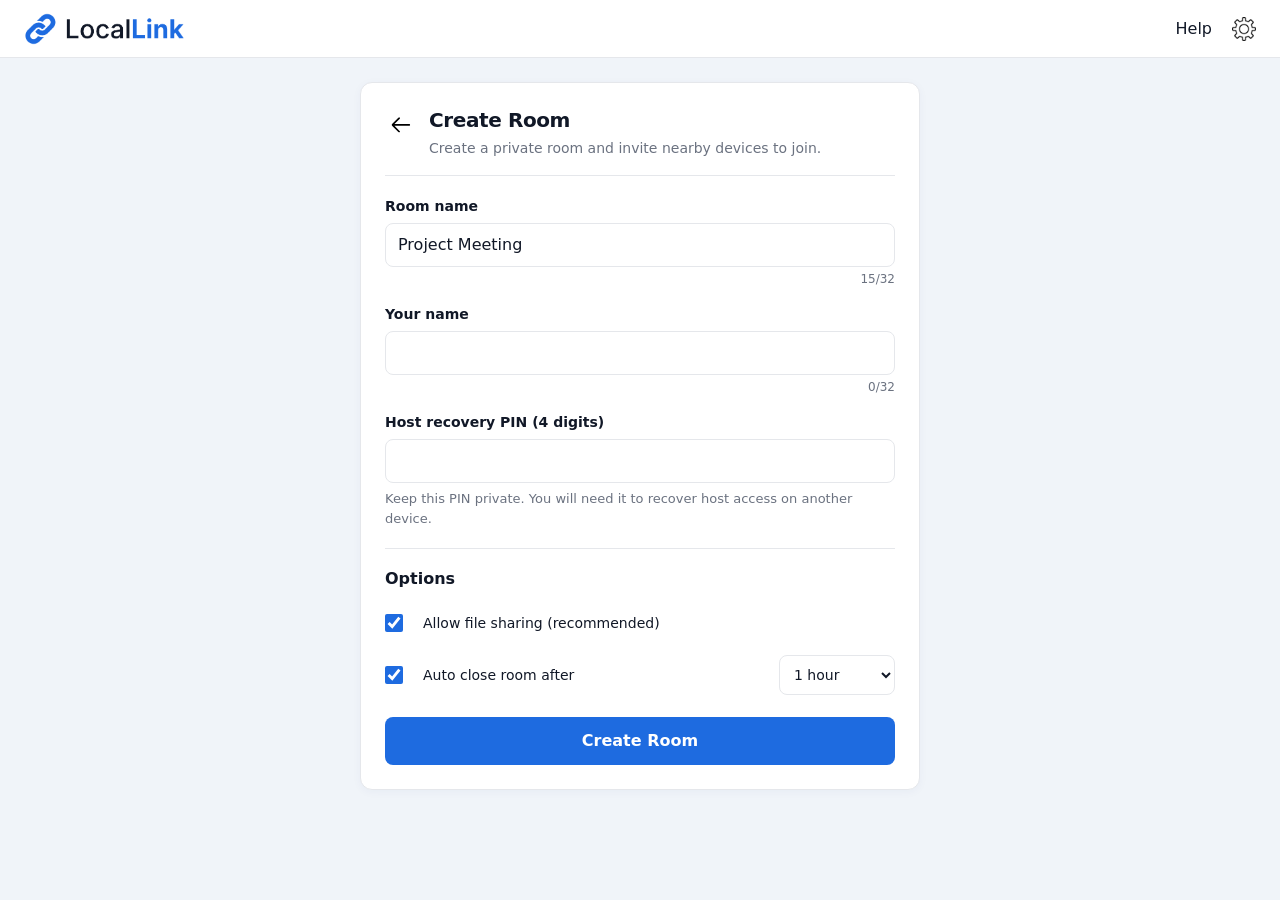
==== frontend/src/pages/Create Room/create_room.html @ d0b2923d "feat: add landing and room creation screens" ====
<!DOCTYPE html>
<html lang="en">

<head>
    <meta charset="UTF-8">
    <meta name="viewport" content="width=device-width, initial-scale=1.0">
    <meta name="theme-color" content="#ffffff">
    <title>Create a Room | LocalLink</title>
    <link rel="icon" type="image/svg+xml" href="../../assets/favicon.svg">
    <link rel="stylesheet" href="../../styles/global.css">
    <link rel="stylesheet" href="../../styles/pages/Create Room/style.css">
    <link rel="stylesheet" href="../../styles/components/header.css">
    <link rel="stylesheet" href="../../styles/components/page-heading.css">
</head>

<body>
    <header id="header-container" class="header"></header>
    <main class="create-room-container">
        <section class="page-header" aria-labelledby="create-room-title">
            <button class="back-btn" type="button"
                    onclick="history.back()" aria-label="Go back">
                <img src="../../assets/back-btn.svg" alt="" width="24" height="24">
            </button>
            <div class="page-heading-copy">
                <h1 id="create-room-title">Create Room</h1>
                <p>Create a private room and invite nearby devices to join.</p>
            </div>
        </section>

        <form id="create-room-form">
            <section class="input-section" aria-label="Room details">
                <div class="form-group">
                    <label for="room-name">Room name</label>
                    <input type="text" id="room-name" value="Project Meeting"
                           maxlength="32" required>
                    <div class="char-count" aria-live="polite">15/32</div>
                </div>

                <div class="form-group">
                    <label for="your-name">Your name</label>
                    <input type="text" id="your-name"
                           maxlength="32" required>
                    <div class="char-count" aria-live="polite">0/32</div>
                </div>
                <div class="form-group">
                    <label for="host-recovery-pin">Host recovery PIN (4 digits)</label>
                    <input type="password" id="host-recovery-pin"
                           inputmode="numeric" autocomplete="new-password"
                           maxlength="4" pattern="[0-9]{4}" required>
                    <p class="field-help">Keep this PIN private. You will need it to recover host access on another device.</p>
                </div>
            </section>

            <section class="options-section" aria-labelledby="options-title">
                <h2 class="options-title" id="options-title">Options</h2>

                <label class="checkbox-container">
                    <input id="files-allowed" type="checkbox" checked>
                    <span class="checkmark"></span>
                    Allow file sharing (recommended)
                </label>

                <div class="inline-option">
                    <label class="checkbox-container">
                        <input id="auto-close-enabled" type="checkbox" checked>
                        <span class="checkmark"></span>
                        Auto close room after
                    </label>
                    <select id="auto-close" class="time-select"
                            aria-label="Room expiration">
                        <option value="1">1 hour</option>
                        <option value="12">12 hours</option>
                        <option value="24">24 hours</option>
                    </select>
                </div>
            </section>

            <section class="submit-section">
                <button class="primary-btn" type="submit">Create Room</button>
            </section>
        </form>
    </main>
    <script src="../../scripts/components/header.js"></script>
    <script src="../../scripts/connection-manager.js"></script>
    <script src="../../scripts/pages/Create Room/create_room.js"></script>
</body>

</html>
---- frontend/src/styles/global.css ----
/* ==========================================
   Global Variables & Base Setup
   ========================================== */
:root {
    --primary: #1E6BE0;
    --primary-dark: #0F3F94;
    --success: #16A34A;
    --warning: #F59E0B;
    --error: #DC2626;

    --text-main: #111827;
    --text-muted: #6B7280;
    --border-color: #E5E7EB;
    --bg-main: #F0F4F9;

    --color-page-bg: var(--bg-main);
    --color-surface: #ffffff;
    --color-surface-muted: #F8FAFF;
    --color-text-primary: var(--text-main);
    --color-text-secondary: var(--text-muted);
    --color-primary: var(--primary);
    --color-primary-hover: var(--primary-dark);
    --color-border: var(--border-color);
    --color-focus: var(--primary);
    --color-success: var(--success);
    --color-warning: var(--warning);
    --color-danger: var(--error);

    --font-stack: system-ui, -apple-system, "Segoe UI", Roboto, sans-serif;
    --radius-card: 12px;
    --radius-chip: 999px;
    --transition-speed: 180ms;
}

* {
    box-sizing: border-box;
    margin: 0;
    padding: 0;
}

body {
    font-family: var(--font-stack);
    background-color: var(--color-page-bg);
    color: var(--text-main);
    font-size: 16px;
    line-height: 1.5;
    min-height: 100vh;
    display: flex;
    flex-direction: column;
}

:where(button, input, select, textarea, a[href]):focus-visible {
    outline: 2px solid var(--color-focus);
    outline-offset: 2px;
}

/* Motion preference adjustment */
@media (prefers-reduced-motion: reduce) {
  * {
    transition: none !important;
  }
}
---- frontend/src/styles/pages/Create Room/style.css ----
.create-room-container {
    width: min(100% - 32px, 560px);
    margin: 24px auto 40px;
    padding: 24px;
    border: 1px solid var(--color-border);
    border-radius: var(--radius-card);
    background: var(--color-surface);
    color: var(--color-text-primary);
    box-shadow: 0 2px 10px rgb(27 60 120 / 4%);
}

.create-room-container .page-header {
    align-items: flex-start;
    gap: 12px;
    margin-bottom: 20px;
    padding-bottom: 16px;
    border-bottom: 1px solid var(--color-border);
}

.create-room-container .back-btn {
    margin-top: 2px;
}

.page-heading-copy {
    min-width: 0;
}

.page-heading-copy h1 {
    margin: 0;
    color: var(--color-text-primary);
    font-size: 1.25rem;
    font-weight: 700;
    line-height: 1.35;
    letter-spacing: -0.02em;
}

.page-heading-copy p {
    margin: 4px 0 0;
    color: var(--color-text-secondary);
    font-size: 14px;
    line-height: 1.5;
}

.create-room-container .input-section {
    display: grid;
    gap: 16px;
}

.create-room-container .form-group {
    min-width: 0;
    margin: 0;
}

.create-room-container .form-group label {
    display: block;
    margin-bottom: 6px;
    color: var(--color-text-primary);
    font-size: 14px;
    font-weight: 600;
}

.create-room-container .form-group input[type="text"],
.create-room-container .form-group input[type="password"] {
    display: block;
    width: 100%;
    min-height: 44px;
    padding: 9px 12px;
    border: 1px solid var(--color-border);
    border-radius: 8px;
    background: var(--color-surface);
    color: var(--color-text-primary);
    font: inherit;
    font-size: 16px;
}

.create-room-container .form-group input:focus-visible,
.create-room-container .time-select:focus-visible {
    border-color: var(--color-primary);
    outline-color: var(--color-focus);
    box-shadow: 0 0 0 3px rgb(30 107 224 / 12%);
}

.create-room-container .field-help {
    margin: 6px 0 0;
    color: var(--color-text-secondary);
    font-size: 13px;
    line-height: 1.5;
}

.create-room-container .char-count {
    min-height: 18px;
    margin-top: 3px;
    color: var(--color-text-secondary);
    font-size: 12px;
    text-align: right;
}

.create-room-container .options-section {
    display: grid;
    gap: 8px;
    margin-top: 20px;
    padding-top: 18px;
    border-top: 1px solid var(--color-border);
}

.create-room-container .options-title {
    margin: 0 0 2px;
    color: var(--color-text-primary);
    font-size: 16px;
    font-weight: 700;
}

.create-room-container .checkbox-container {
    display: flex;
    min-height: 44px;
    align-items: center;
    gap: 10px;
    margin: 0;
    color: var(--color-text-primary);
    font-size: 14px;
    line-height: 1.45;
    cursor: pointer;
}

.create-room-container .checkbox-container input[type="checkbox"] {
    width: 18px;
    height: 18px;
    flex: 0 0 18px;
    margin: 0;
    accent-color: var(--color-primary);
}

.create-room-container .inline-option {
    display: flex;
    min-width: 0;
    align-items: center;
    justify-content: space-between;
    gap: 12px;
}

.create-room-container .time-select {
    min-width: 116px;
    min-height: 40px;
    padding: 7px 10px;
    border: 1px solid var(--color-border);
    border-radius: 8px;
    background: var(--color-surface);
    color: var(--color-text-primary);
    font: inherit;
    font-size: 14px;
    cursor: pointer;
}

.create-room-container .submit-section {
    margin-top: 20px;
}

.create-room-container .primary-btn {
    display: block;
    width: 100%;
    min-height: 48px;
    padding: 11px 16px;
    border: 0;
    border-radius: 8px;
    background: var(--color-primary);
    color: #ffffff;
    font: inherit;
    font-size: 16px;
    font-weight: 600;
    cursor: pointer;
    transition: background-color var(--transition-speed) ease;
}

.create-room-container .primary-btn:hover {
    background: var(--color-primary-hover);
}

.create-room-container .primary-btn:disabled {
    cursor: wait;
    opacity: 0.7;
}

@media (max-width: 480px) {
    .create-room-container {
        width: calc(100% - 24px);
        margin-top: 16px;
        padding: 20px 16px;
    }

    .create-room-container .inline-option {
        align-items: flex-start;
    }
}

@media (max-width: 360px) {
    .create-room-container {
        width: calc(100% - 20px);
        padding: 18px 14px;
    }

    .create-room-container .inline-option {
        flex-wrap: wrap;
    }

    .create-room-container .time-select {
        width: 100%;
    }
}
---- frontend/src/styles/components/header.css ----
.header {
    display: flex;
    justify-content: space-between;
    align-items: center;
    min-height: 58px;
    padding: 12px 24px;
    border-bottom: 1px solid var(--border-color);
    background: #fff;
}

.logo img {
    width: auto;
    height: 32px;
    display: block;
}

.left-nav {
    display: flex;
    align-items: center;
    gap: 20px;
}

.help {
    font-size: 16px;
    color: var(--text-main);
    text-decoration: none;
    font-weight: 500;
}

.help:hover,
.help[aria-current="page"] {
    color: var(--primary);
}

.setting img {
    width: 24px;
    height: 24px;
    display: block;
}

.setting {
    display: block;
    border-radius: 6px;
}

.setting:focus-visible,
.logo:focus-visible,
.help:focus-visible {
    outline: 2px solid var(--primary);
    outline-offset: 3px;
}

@media (max-width: 480px) {
    .header {
        min-height: 46px;
        padding: 8px 16px;
    }

    .logo img {
        height: 24px;
    }

    .left-nav {
        gap: 16px;
    }

    .help {
        font-size: 14px;
    }

    .setting img {
        width: 20px;
        height: 20px;
    }
}
---- frontend/src/styles/components/page-heading.css ----
.page-header,
.page-heading,
.dashboard-heading {
    display: flex;
    align-items: center;
    gap: 10px;
    margin-bottom: 16px;
}

.page-header h1,
.page-header h2,
.page-heading h1,
.dashboard-heading h1 {
    margin: 0;
    color: var(--text-main);
    font-size: 1.25rem;
    font-weight: 700;
    line-height: 1.35;
    letter-spacing: -0.02em;
}

.back-btn,
.back-button {
    display: grid;
    flex: 0 0 32px;
    place-items: center;
    width: 32px;
    height: 32px;
    padding: 0;
    border: 0;
    border-radius: 8px;
    background: transparent;
    color: var(--text-main);
    cursor: pointer;
}

.back-btn:hover,
.back-button:hover {
    background: rgba(30, 107, 224, 0.1);
}

.back-btn:focus-visible,
.back-button:focus-visible {
    outline: 2px solid var(--primary);
    outline-offset: 2px;
}

.back-btn img,
.back-btn svg,
.back-button svg {
    display: block;
    width: 20px;
    height: 20px;
}
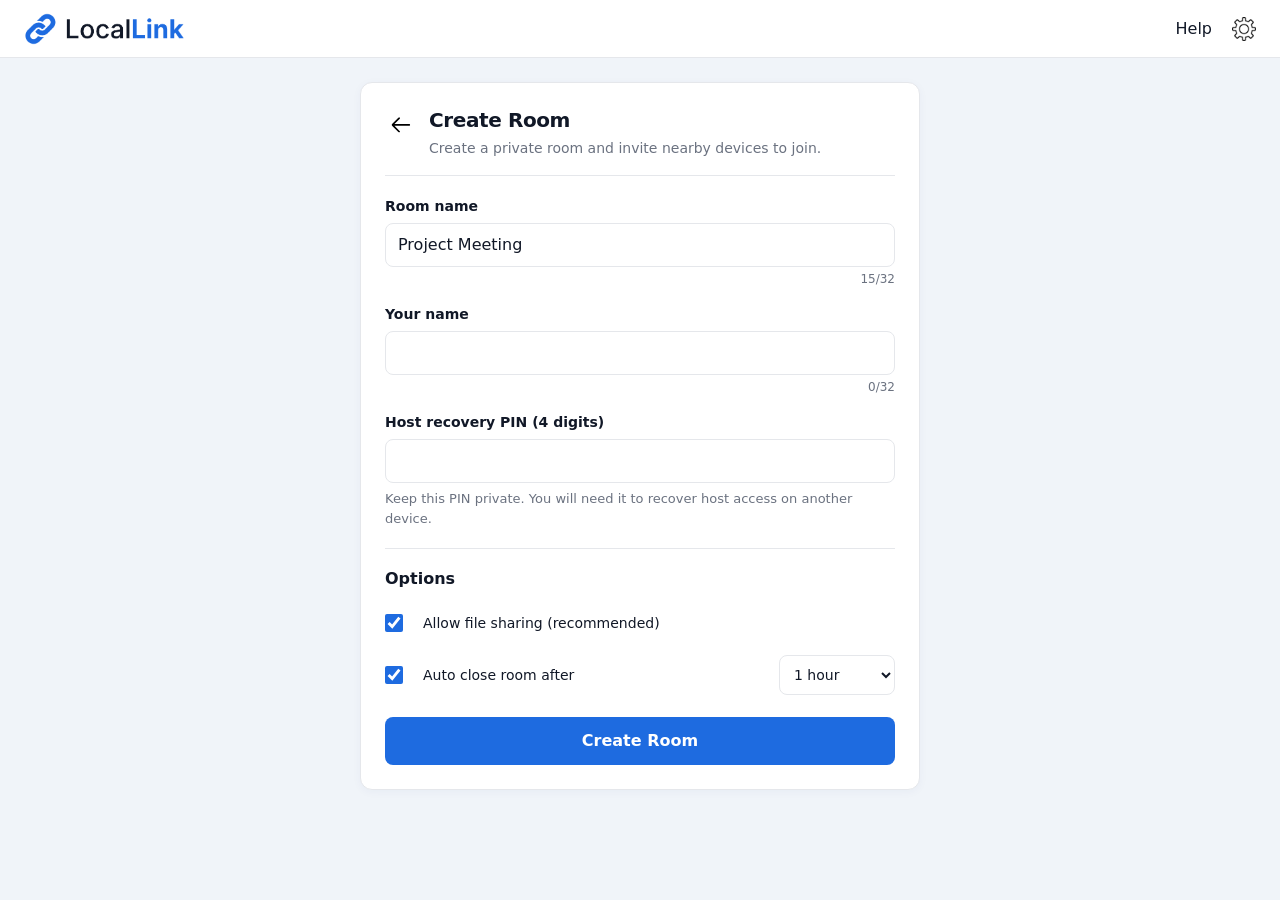
==== commit 1bca6291: "feat: apply saved theme across site Co-authored-by: Copilot <223556219+Copilot@users.noreply.github." ====
--- a/frontend/src/pages/Create Room/create_room.html
+++ b/frontend/src/pages/Create Room/create_room.html
@@ -14,6 +14,7 @@
 </head>
 
 <body>
+    <script src="../../scripts/theme.js"></script>
     <header id="header-container" class="header"></header>
     <main class="create-room-container">
         <section class="page-header" aria-labelledby="create-room-title">
@@ -81,6 +82,7 @@
         </form>
     </main>
     <script src="../../scripts/components/header.js"></script>
+    <script src="../../scripts/deployment-config.js"></script>
     <script src="../../scripts/connection-manager.js"></script>
     <script src="../../scripts/pages/Create Room/create_room.js"></script>
 </body>
--- a/frontend/src/styles/global.css
+++ b/frontend/src/styles/global.css
@@ -49,6 +49,135 @@
     flex-direction: column;
 }
 
+body.dark-theme {
+    color-scheme: dark;
+    --text-main: #f1f3f5;
+    --text-muted: #b2bbc6;
+    --border-color: #3b4552;
+    --bg-main: #171b22;
+    --color-page-bg: var(--bg-main);
+    --color-surface: #222831;
+    --color-surface-muted: #2a323d;
+    --color-text-primary: var(--text-main);
+    --color-text-secondary: var(--text-muted);
+    --color-border: var(--border-color);
+    --text: var(--text-main);
+    --muted: var(--text-muted);
+    --border: var(--border-color);
+    --surface: var(--color-surface);
+    --page-bg: var(--bg-main);
+    --input-bg: #191f27;
+    --icon-bg: #2c3949;
+    --shadow: none;
+}
+
+body.dark-theme .header,
+body.dark-theme .dashboard,
+body.dark-theme .room-card,
+body.dark-theme .create-room-container,
+body.dark-theme .join-room-container,
+body.dark-theme .edit-room-page,
+body.dark-theme .settings-card,
+body.dark-theme .settings-dialog,
+body.dark-theme .search-box,
+body.dark-theme .topic-card,
+body.dark-theme .help-article,
+body.dark-theme .contact-card,
+body.dark-theme .contact-btn,
+body.dark-theme .host-recovery,
+body.dark-theme .host-recovery-dialog,
+body.dark-theme .file-message,
+body.dark-theme .composer,
+body.dark-theme .download-button,
+body.dark-theme .edit-button,
+body.dark-theme #auto-close {
+    border-color: var(--color-border);
+    background-color: var(--color-surface);
+    color: var(--color-text-primary);
+}
+
+body.dark-theme .host-recovery,
+body.dark-theme .room-summary,
+body.dark-theme .edit-room-page .page-heading,
+body.dark-theme .join-room-container .page-header,
+body.dark-theme .create-room-container .page-header,
+body.dark-theme .attachment-preview {
+    border-color: var(--color-border);
+}
+
+body.dark-theme .dashboard-action,
+body.dark-theme .dashboard-tabs,
+body.dark-theme .message-bubble,
+body.dark-theme .attachment-preview,
+body.dark-theme .credential-value,
+body.dark-theme .close-dialog,
+body.dark-theme .host-recovery-dialog-actions button {
+    background-color: var(--color-surface-muted);
+    color: var(--color-text-primary);
+}
+
+body.dark-theme input,
+body.dark-theme select,
+body.dark-theme textarea,
+body.dark-theme .host-recovery-dialog-actions button,
+body.dark-theme .host-recovery-btn,
+body.dark-theme .button-secondary,
+body.dark-theme .action-button,
+body.dark-theme .landing-action-secondary {
+    border-color: var(--color-border);
+    background-color: var(--input-bg);
+    color: var(--color-text-primary);
+}
+
+body.dark-theme .host-recovery p,
+body.dark-theme .host-recovery h2,
+body.dark-theme .host-recovery-dialog,
+body.dark-theme .qr-left,
+body.dark-theme .credential-group label,
+body.dark-theme .credential-value > span,
+body.dark-theme .room-info h2,
+body.dark-theme .room-code,
+body.dark-theme .message-meta,
+body.dark-theme .message-meta strong,
+body.dark-theme .dashboard-tab,
+body.dark-theme .dashboard-action,
+body.dark-theme .attachment-preview,
+body.dark-theme .attachment-preview > p,
+body.dark-theme .file-details strong,
+body.dark-theme .file-details .file-open,
+body.dark-theme .file-details span,
+body.dark-theme .download-button,
+body.dark-theme .edit-button,
+body.dark-theme .contact-btn {
+    color: var(--color-text-primary);
+}
+
+body.dark-theme .host-recovery-btn:hover,
+body.dark-theme .action-button:hover,
+body.dark-theme .landing-action-secondary:hover,
+body.dark-theme .icon-button:hover,
+body.dark-theme .button-secondary:hover,
+body.dark-theme .topic-card:hover,
+body.dark-theme .topic-toggle:hover,
+body.dark-theme .composer-icon:hover,
+body.dark-theme .download-button:hover,
+body.dark-theme .edit-button:hover {
+    background-color: #20365b;
+}
+
+body.dark-theme .contact-icon {
+    background-color: #20365b;
+}
+
+body.dark-theme .room-info h2 {
+    color: var(--color-text-primary);
+}
+
+body.dark-theme .header {
+    border-bottom-color: #3b4552;
+    background-color: #202630;
+}
+
 :where(button, input, select, textarea, a[href]):focus-visible {
     outline: 2px solid var(--color-focus);
     outline-offset: 2px;
--- a/frontend/src/styles/components/header.css
+++ b/frontend/src/styles/components/header.css
@@ -38,6 +38,17 @@
     display: block;
 }
 
+
+body.dark-theme .setting img {
+    filter: brightness(0) invert(1);
+}
+
+body.dark-theme .logo img {
+    padding: 4px 6px;
+    border-radius: 6px;
+    background: #ffffff;
+}
+
 .setting {
     display: block;
     border-radius: 6px;
--- a/frontend/src/styles/components/page-heading.css
+++ b/frontend/src/styles/components/page-heading.css
@@ -52,3 +52,7 @@
     width: 20px;
     height: 20px;
 }
+
+body.dark-theme .back-btn img {
+    filter: brightness(0) invert(1);
+}
